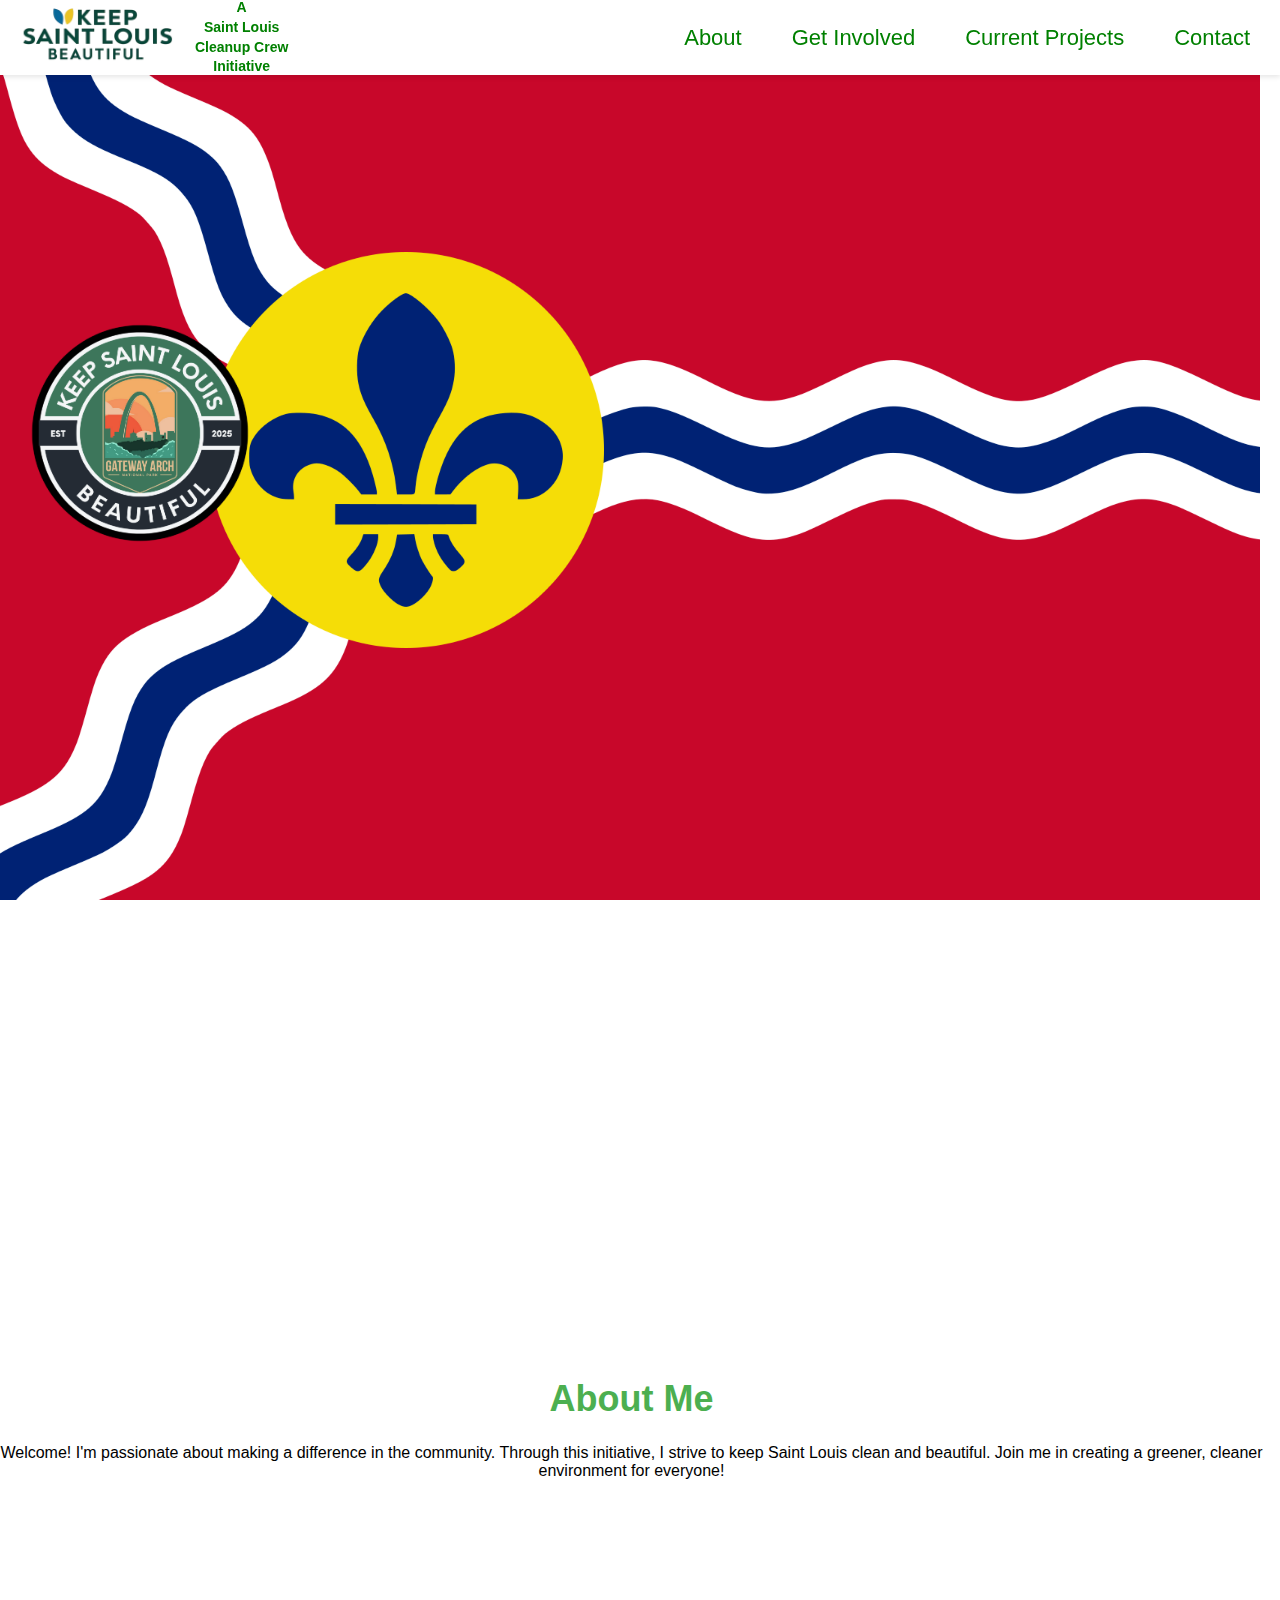
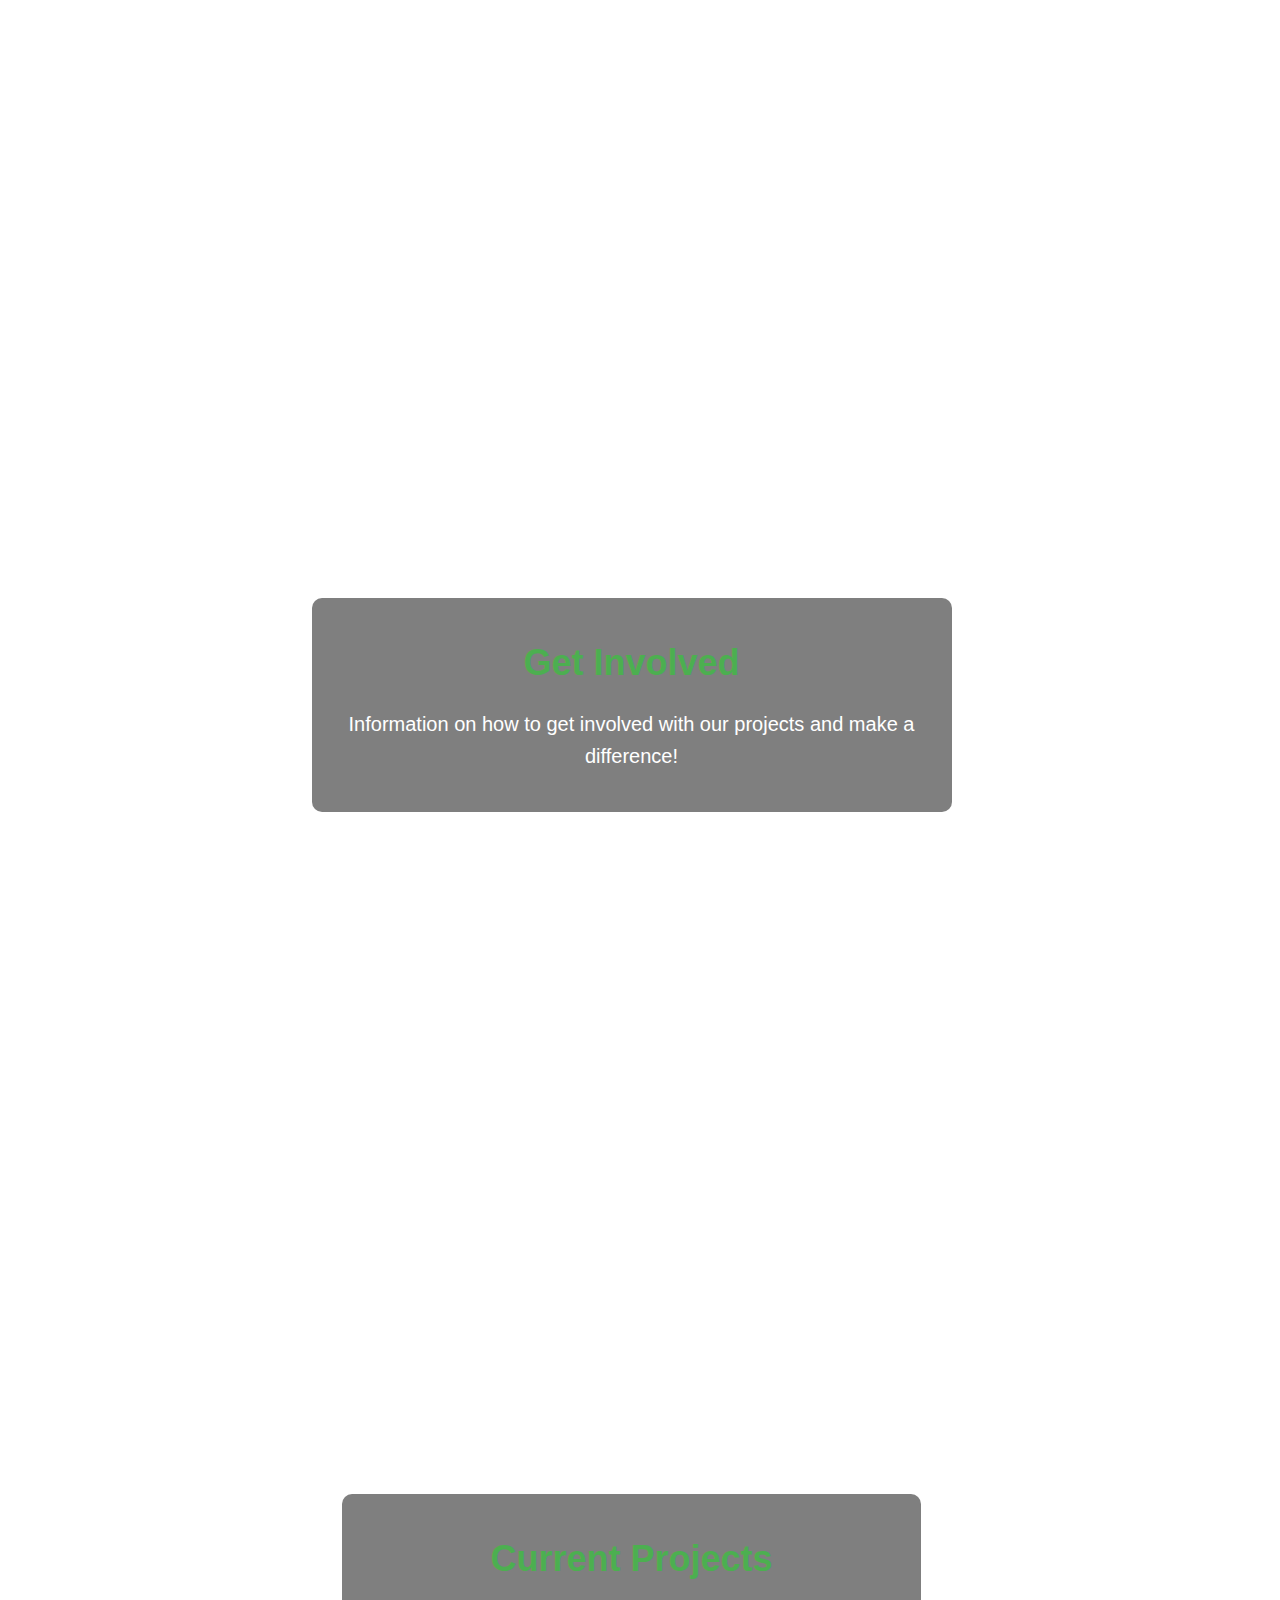
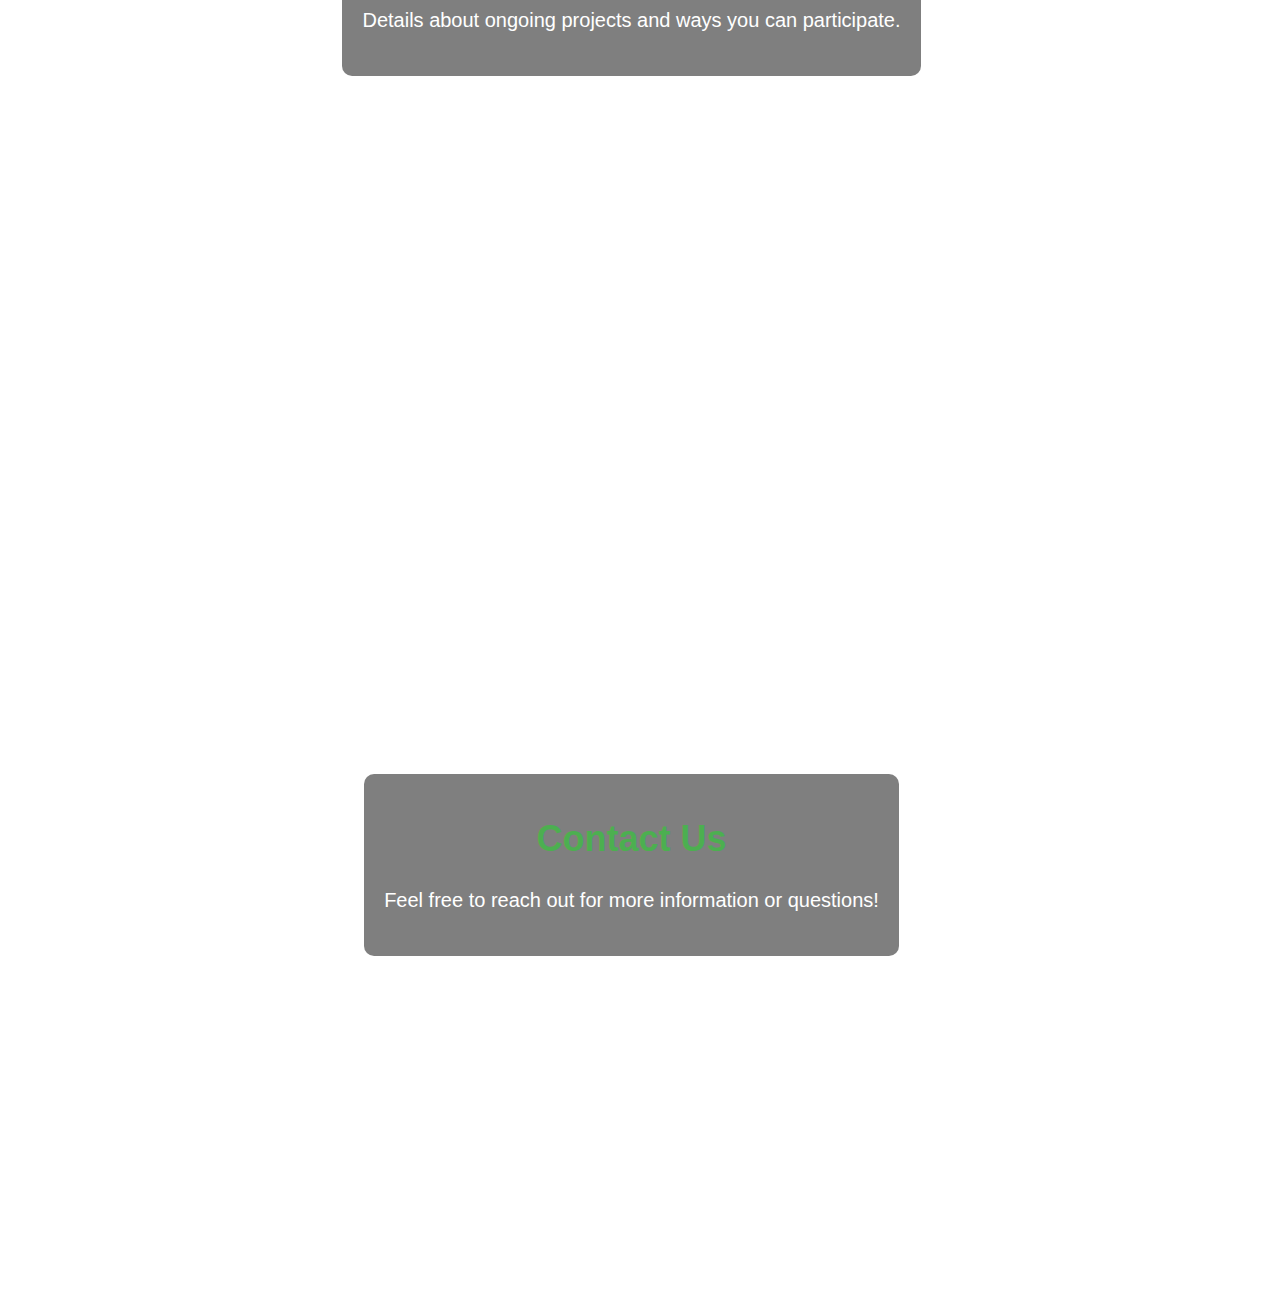
==== index.html @ fbe317bb "Initial commit with website files" ====
<!DOCTYPE html>
<html lang="en">
<head>
    <meta charset="UTF-8">
    <meta name="viewport" content="width=device-width, initial-scale=1.0">
    <title>Sticky Header Example</title>
    <link rel="stylesheet" href="styles.css">
</head>
<body>
    <header>
        <div class="logo-container">
            <div class="logo">
                <!-- Wrap the logo in an anchor tag that links to the hero section -->
                <a href="">
                    <img src="images/header_logo.png" alt="Logo" />
                </a>
            </div>
            <div class="logo-text">
                A <br>Saint Louis <br> Cleanup Crew <br> Initiative
            </div>
        </div>
        <nav>
            <ul>
                <li><a href="#about">About</a></li>
                <li><a href="#get-involved">Get Involved</a></li>
                <li><a href="#current-projects">Current Projects</a></li>
                <li><a href="#contact">Contact</a></li>
            </ul>
        </nav>
    </header>
    <section class="hero">
        <div class="hero-content">
            <img src="images/badge_logo.png" alt="Logo" class="hero-logo" />
        </div>
    </section>
    <main>
        <section id="about-me" class="about-me">
            <div class="about-content">
                <h1>About Me</h1>
                <p>
                    Welcome! I'm passionate about making a difference in the community. 
                    Through this initiative, I strive to keep Saint Louis clean and beautiful. 
                    Join me in creating a greener, cleaner environment for everyone!
                </p>
            </div>
        </section>        
        <section id="get-involved" class="get-involved">
            <div class="get-involved-content">
                <h1>Get Involved</h1>
                <p>Information on how to get involved with our projects and make a difference!</p>
            </div>
        </section>
        <section id="current-projects" class="current-projects">
            <div class="current-projects-content">
                <h1>Current Projects</h1>
                <p>Details about ongoing projects and ways you can participate.</p>
            </div>
        </section>
        <section id="contact" class="contact">
            <div class="contact-content">
                <h1>Contact Us</h1>
                <p>Feel free to reach out for more information or questions!</p>
            </div>
        </section>
    </main>
</body>
</html>
---- styles.css ----
body {
    margin: 0;
    font-family: Arial, sans-serif;
}

header {
    position: sticky;
    top: 0;
    background: white;
    color: red;
    display: flex;
    justify-content: space-between;
    align-items: center;
    padding: 5px 20px;
    z-index: 1000;
    box-shadow: 0 2px 5px rgba(0, 0, 0, 0.1);
    height: 65px;
}

.logo-container {
    display: flex;
    align-items: center;
}

.logo {
    margin-left: -100px;
}

.logo-text {
    font-size: 14px;
    font-weight: bold;
    color: rgb(0, 128, 0);
    margin-left: -75px;
    text-align: center;
    line-height: 1.4;
}

.logo img {
    width: 350px;
    height: auto;
}

nav ul {
    list-style: none;
    padding: 0;
    margin: 0;
    display: flex;
}

nav ul li {
    margin-left: 30px;
}

nav ul li a {
    color: rgb(0, 128, 0);
    text-decoration: none;
    padding: 10px;
    font-size: 22px;
    transition: color 0.3s;
}

nav ul li a:hover {
    text-decoration: underline;
    color: darkgreen;
}

.hero-content {
    max-width: 600px;
}

.hero-logo {
    width: 25vw;
    margin-left: -75vw;
    margin-top: -20vh;

}

.hero, .about-me, .get-involved, .current-projects, .contact {
    height: 100vh;
    width: calc(100vw - 17px);  /* Subtract scrollbar width */
    margin-left: -20px;
    margin-top: -40px;
    display: flex;
    align-items: center;
    justify-content: center;
    text-align: center;
    position: relative;
}

/* Background images for each section */
.hero {
    margin-top: 0;
    background: url('images/Flag.png') no-repeat center center/cover;
    background-size: cover;  /* Ensures the image always covers the element */
    background-position: center 50%;  /* Horizontally center, vertically set to 50% */
    background-attachment: fixed; /* Keeps the background fixed during scroll */
    height: 100vh; /* Full height of the viewport */
    width: 100vw; /* Full width of the viewport */
    object-fit: cover;  /* Prevents stretching if the aspect ratio changes */
}

.about-me {
    background: url('images/hero.jpg') no-repeat center center/cover;
    background-size: cover; /* Ensures the background covers the section */
    background-position: center center; /* Centers the image */
    background-attachment: fixed; /* Makes the background fixed while scrolling (optional) */
}

.get-involved {
    background: url('images/get-involved.jpg') no-repeat center center/cover;
    background-size: cover; /* Ensures the background covers the section */
    background-position: center center; /* Centers the image */
    background-attachment: fixed; /* Makes the background fixed while scrolling (optional) */
}

.current-projects {
    background: url('images/current-projects.jpg') no-repeat center center/cover;
    background-size: cover; /* Ensures the background covers the section */
    background-position: center center; /* Centers the image */
    background-attachment: fixed; /* Makes the background fixed while scrolling (optional) */
}

.contact {
    background: url('images/contact.jpg') no-repeat center center/cover;
    background-size: cover; /* Ensures the background covers the section */
    background-position: center center; /* Centers the image */
    background-attachment: fixed; /* Makes the background fixed while scrolling (optional) */
    margin-bottom: -30px;
}

/* Adjust the content box */
.get-involved-content, .current-projects-content, .contact-content {
    max-width: 600px;
    background: rgba(0, 0, 0, 0.5);
    padding: 20px;
    border-radius: 10px;
    color: white;
}

.about-me h1, .get-involved h1, .current-projects h1, .contact h1 {
    font-size: 36px;
    color: #4CAF50;
}

.get-involved p, .current-projects p, .contact p {
    font-size: 20px;
    line-height: 1.6;
}

main {
    padding: 20px;
}

section {
    margin: 20px 0;
}

h1 {
    color: #4CAF50;
}
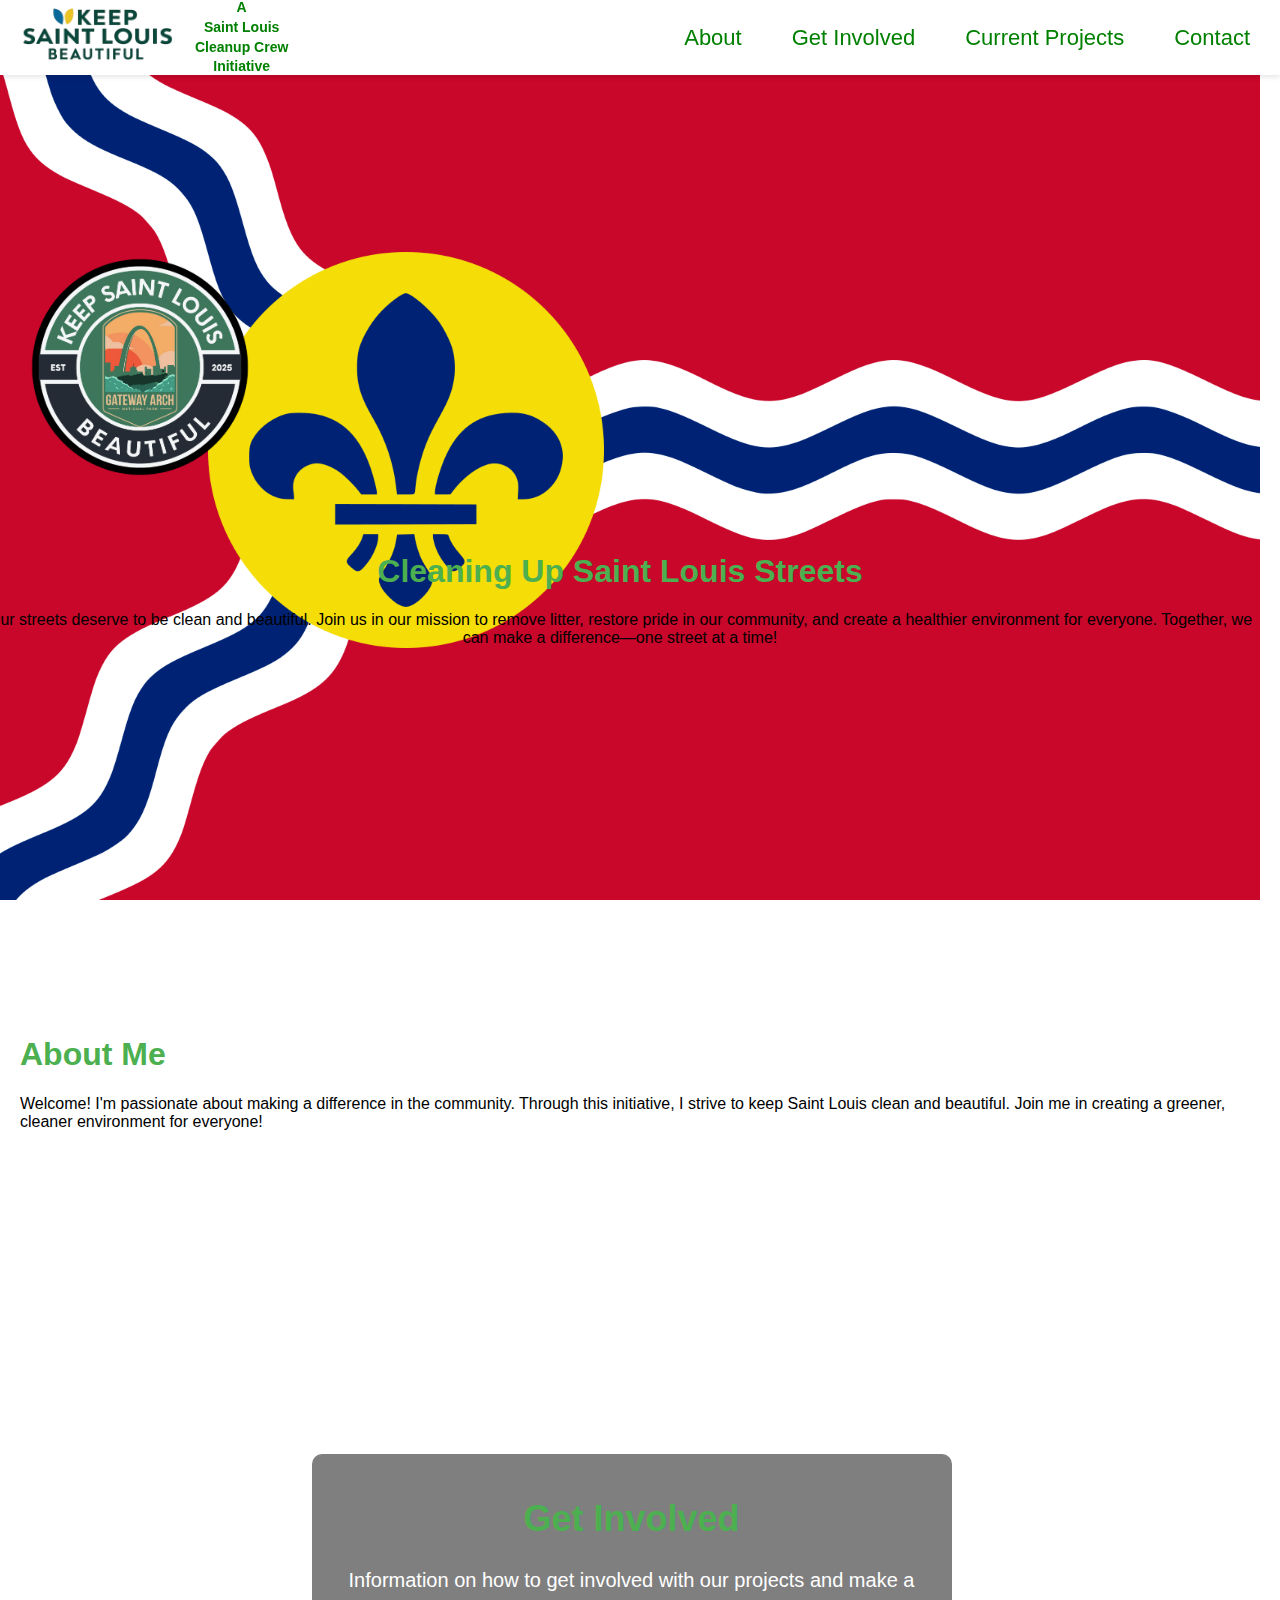
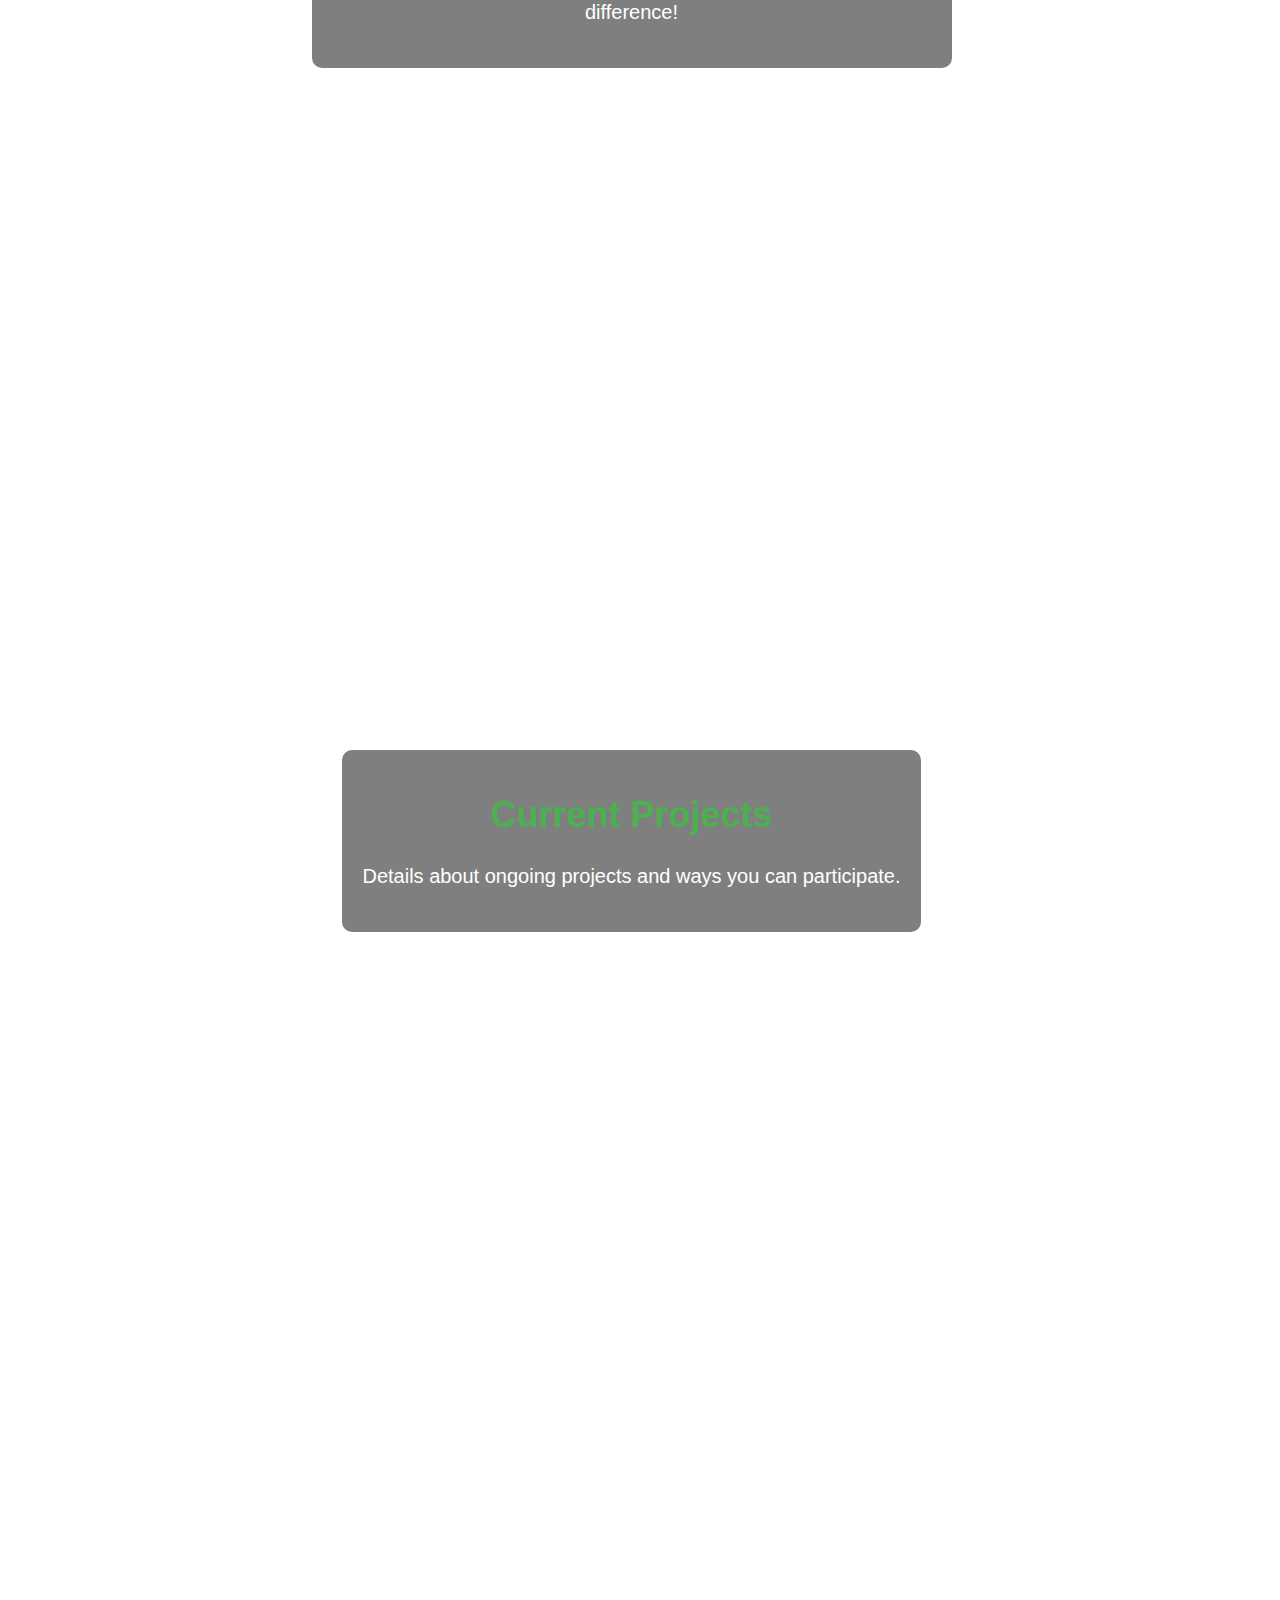
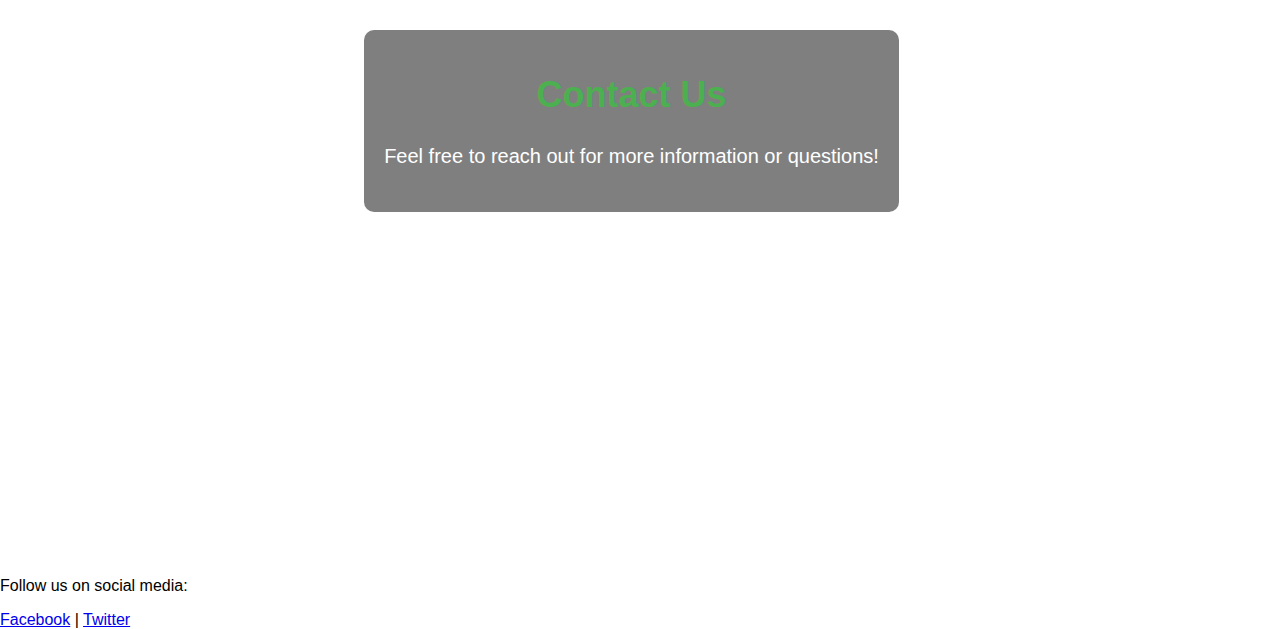
==== commit 41deb3cc: "Update index.html" ====
--- a/index.html
+++ b/index.html
@@ -3,15 +3,15 @@
 <head>
     <meta charset="UTF-8">
     <meta name="viewport" content="width=device-width, initial-scale=1.0">
-    <title>Sticky Header Example</title>
+    <title>Keep Saint Louis Beautiful</title>
+    <link rel="icon" href="images/title_logo.png" type="image/png">
     <link rel="stylesheet" href="styles.css">
 </head>
 <body>
     <header>
         <div class="logo-container">
             <div class="logo">
-                <!-- Wrap the logo in an anchor tag that links to the hero section -->
-                <a href="">
+                <a href="#hero">
                     <img src="images/header_logo.png" alt="Logo" />
                 </a>
             </div>
@@ -28,13 +28,23 @@
             </ul>
         </nav>
     </header>
-    <section class="hero">
-        <div class="hero-content">
-            <img src="images/badge_logo.png" alt="Logo" class="hero-logo" />
+
+    <section class="hero" id="hero">
+        <div class="hero-container">
+            <div class="hero-left">
+                <img src="images/badge_logo.png" alt="Logo" class="hero-logo" />
+            </div>
+            <div class="hero-right">
+                <div class="hero-text">
+                    <h1>Cleaning Up Saint Louis Streets</h1>
+                    <p>Our streets deserve to be clean and beautiful. Join us in our mission to remove litter, restore pride in our community, and create a healthier environment for everyone. Together, we can make a difference—one street at a time!</p>
+                </div>
+            </div>
         </div>
     </section>
+
     <main>
-        <section id="about-me" class="about-me">
+        <section id="about" class="about">
             <div class="about-content">
                 <h1>About Me</h1>
                 <p>
@@ -44,18 +54,21 @@
                 </p>
             </div>
         </section>        
+
         <section id="get-involved" class="get-involved">
             <div class="get-involved-content">
                 <h1>Get Involved</h1>
                 <p>Information on how to get involved with our projects and make a difference!</p>
             </div>
         </section>
+
         <section id="current-projects" class="current-projects">
             <div class="current-projects-content">
                 <h1>Current Projects</h1>
                 <p>Details about ongoing projects and ways you can participate.</p>
             </div>
         </section>
+
         <section id="contact" class="contact">
             <div class="contact-content">
                 <h1>Contact Us</h1>
@@ -63,5 +76,11 @@
             </div>
         </section>
     </main>
+
+    <footer>
+        <p>Follow us on social media:</p>
+        <a href="https://facebook.com/KeepSaintLouisBeautiful" target="_blank">Facebook</a> |
+        <a href="https://twitter.com/KeepSaintLouisBeautiful" target="_blank">Twitter</a>
+    </footer>
 </body>
 </html>
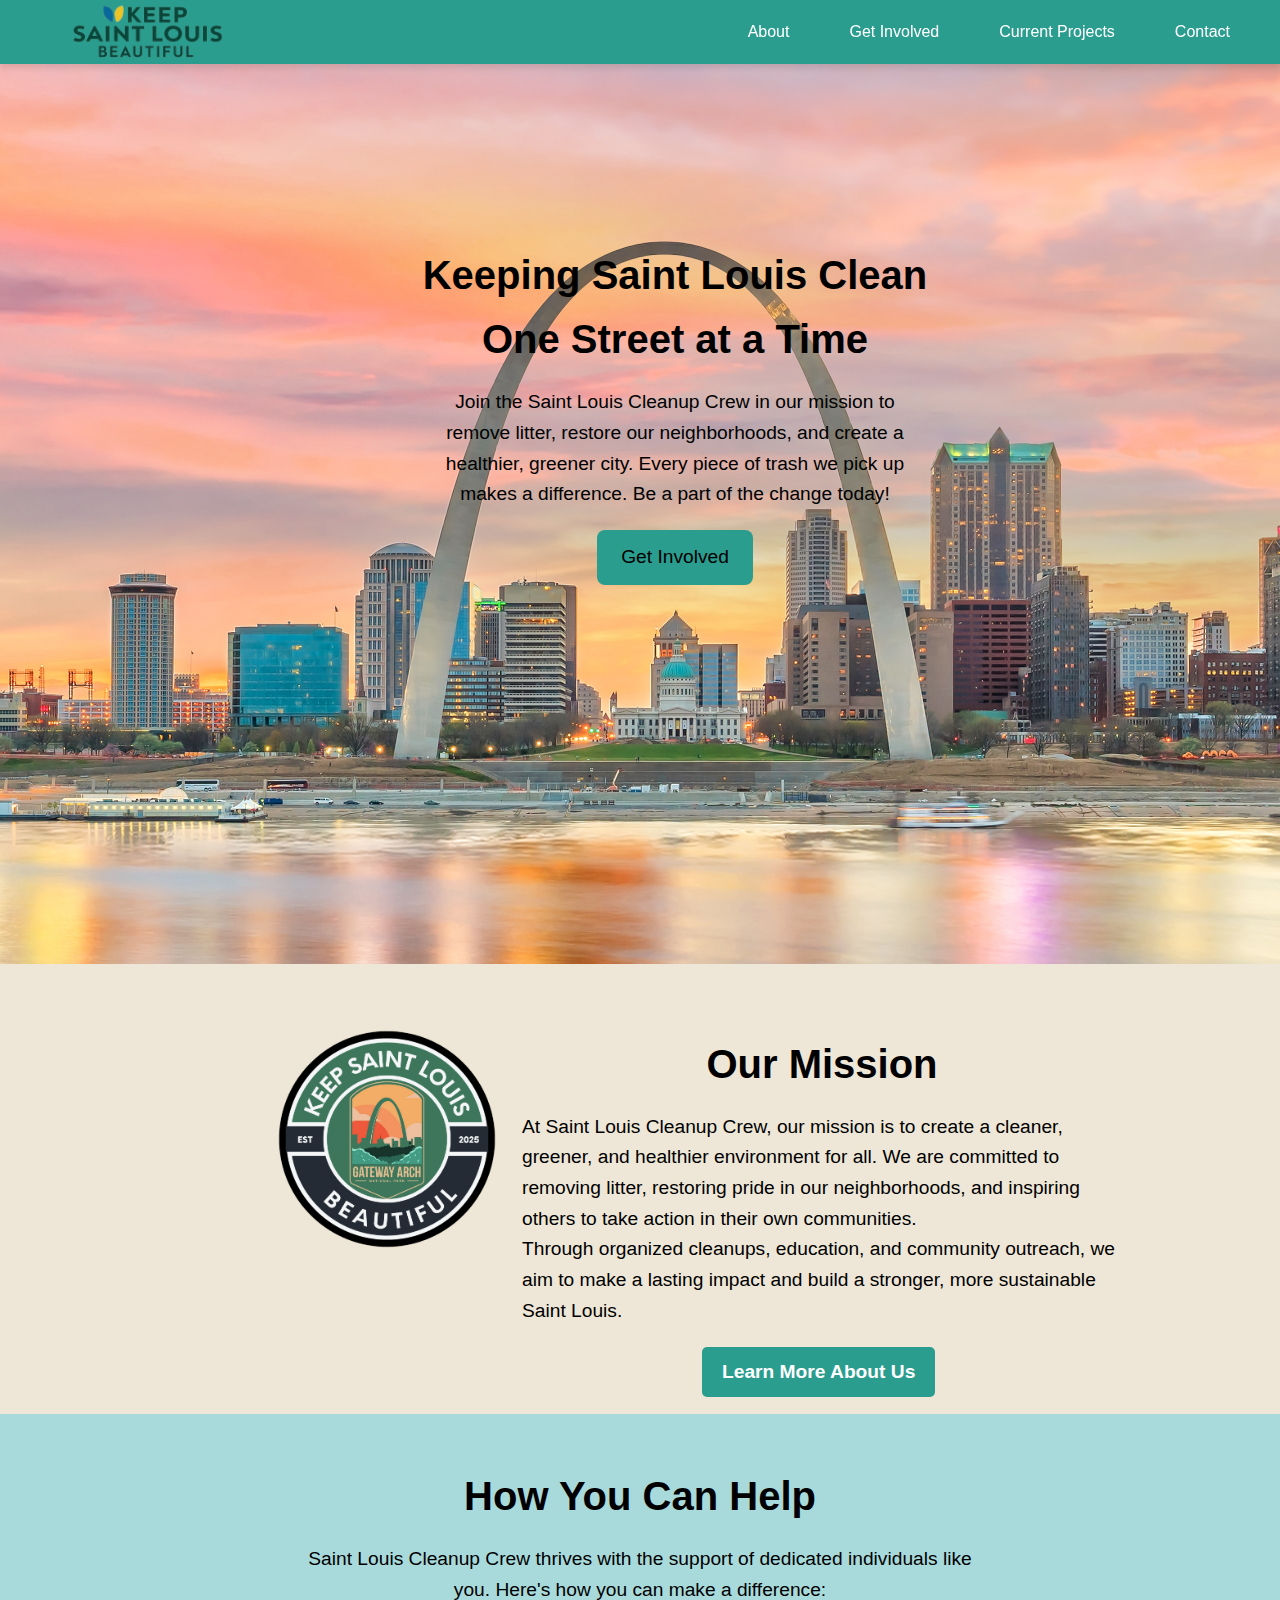
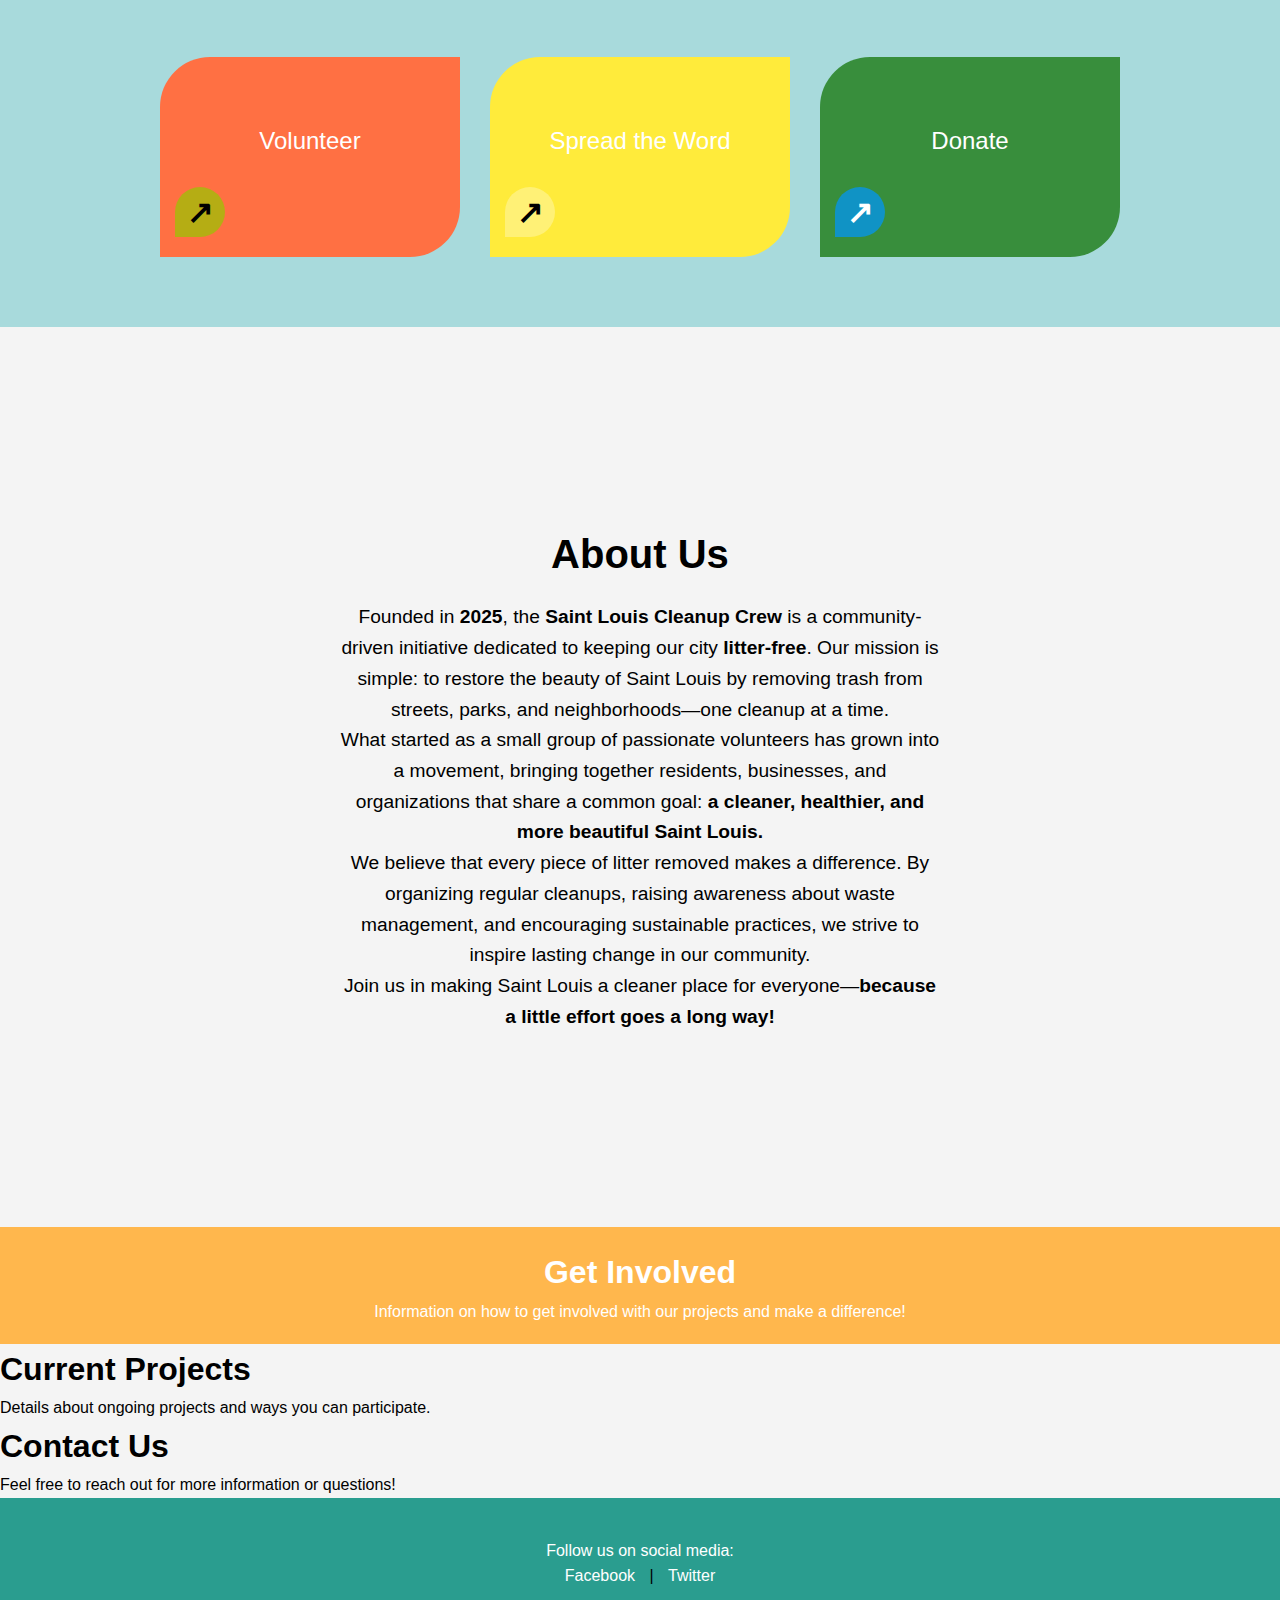
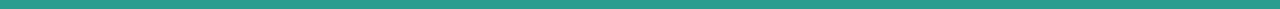
==== commit 95255e99: "updating website" ====
--- a/index.html
+++ b/index.html
@@ -15,9 +15,6 @@
                     <img src="images/header_logo.png" alt="Logo" />
                 </a>
             </div>
-            <div class="logo-text">
-                A <br>Saint Louis <br> Cleanup Crew <br> Initiative
-            </div>
         </div>
         <nav>
             <ul>
@@ -31,29 +28,81 @@
 
     <section class="hero" id="hero">
         <div class="hero-container">
-            <div class="hero-left">
-                <img src="images/badge_logo.png" alt="Logo" class="hero-logo" />
-            </div>
             <div class="hero-right">
                 <div class="hero-text">
-                    <h1>Cleaning Up Saint Louis Streets</h1>
-                    <p>Our streets deserve to be clean and beautiful. Join us in our mission to remove litter, restore pride in our community, and create a healthier environment for everyone. Together, we can make a difference—one street at a time!</p>
+                    <h1>Keeping Saint Louis Clean <br> One Street at a Time</h1>
+                    <p>Join the Saint Louis Cleanup Crew in our mission to remove litter, restore our neighborhoods, and create a healthier, greener city. Every piece of trash we pick up makes a difference. Be a part of the change today!</p>
+                    <a href="#get-involved" class="hero-btn">Get Involved</a>
                 </div>
             </div>
         </div>
     </section>
 
-    <main>
-        <section id="about" class="about">
-            <div class="about-content">
-                <h1>About Me</h1>
+    <section id="our-mission" class="our-mission">
+        <div class="mission-content">
+            <img src="images/badge_logo.png" alt="Saint Louis Cleanup Crew Logo" class="mission-logo" />
+            <div class="mission-text">
+                <h1>Our Mission</h1>
                 <p>
-                    Welcome! I'm passionate about making a difference in the community. 
-                    Through this initiative, I strive to keep Saint Louis clean and beautiful. 
-                    Join me in creating a greener, cleaner environment for everyone!
+                    At Saint Louis Cleanup Crew, our mission is to create a cleaner, greener, and healthier environment for all. 
+                    We are committed to removing litter, restoring pride in our neighborhoods, and inspiring others to take action in their own communities.
                 </p>
+                <p>
+                    Through organized cleanups, education, and community outreach, we aim to make a lasting impact and build a stronger, more sustainable Saint Louis.
+                </p>
+                <a href="#about" class="cta-button">Learn More About Us</a>
             </div>
-        </section>        
+        </div>
+    </section>
+
+    <section id="how-you-can-help" class="how-you-can-help">
+        <div class="how-help-content">
+            <h1>How You Can Help</h1>
+            <p>Saint Louis Cleanup Crew thrives with the support of dedicated individuals like you. Here's how you can make a difference:</p>
+            <!-- Cards for How You Can Help -->
+            <div class="cards">
+                <div class="card volunteer">
+                    <a href="#get-involved" class="card-link">
+                        <div class="overlay"></div>
+                        <p>Volunteer</p>
+                        <div class="arrow">&#8599;</div>
+                    </a>
+                </div>                
+                <div class="card spread-the-word">
+                    <div class="overlay"></div>
+                    <p>Spread the Word</p>
+                    <div class="arrow">&#8599;</div>
+                </div>
+                <div class="card donate">
+                    <div class="overlay"></div>
+                    <p>Donate</p>
+                    <div class="arrow">&#8599;</div>
+                </div>
+            </div>
+        </div>
+    </section>
+
+
+    <section id="about" class="about">
+        <div class="about-content">
+            <h1>About Us</h1>
+            <p>
+                Founded in <strong>2025</strong>, the <strong>Saint Louis Cleanup Crew</strong> is a community-driven initiative dedicated to keeping our city <strong>litter-free</strong>. 
+                Our mission is simple: to restore the beauty of Saint Louis by removing trash from streets, parks, and neighborhoods—one cleanup at a time.
+            </p>
+            <p>
+                What started as a small group of passionate volunteers has grown into a movement, bringing together residents, businesses, and organizations that share a common goal: 
+                <strong>a cleaner, healthier, and more beautiful Saint Louis.</strong>
+            </p>
+            <p>
+                We believe that every piece of litter removed makes a difference. By organizing regular cleanups, raising awareness about waste management, and encouraging sustainable practices, 
+                we strive to inspire lasting change in our community.
+            </p>
+            <p>
+                Join us in making Saint Louis a cleaner place for everyone—<strong>because a little effort goes a long way!</strong>
+            </p>
+        </div>
+    </section>        
 
         <section id="get-involved" class="get-involved">
             <div class="get-involved-content">
--- a/styles.css
+++ b/styles.css
@@ -1,160 +1,392 @@
+/* General Styles */
+* {
+    margin: 0;
+    padding: 0;
+    box-sizing: border-box;
+}
+
 body {
-    margin: 0;
     font-family: Arial, sans-serif;
-}
-
+    line-height: 1.6;
+    background-color: #f4f4f4;
+    overflow-x: hidden; /* To prevent horizontal scrolling if sections overflow */
+}
+
+/* Header Styles */
 header {
-    position: sticky;
+    position: sticky; /* Makes the header sticky */
+    top: 0; /* Ensures the header stays at the top of the viewport */
+    display: flex;
+    justify-content: space-between;
+    align-items: center;
+    background-color: #2a9d8f;
+    padding: 20px;
+    z-index: 1000; /* Ensures the header stays on top of other elements */
+    width: 100%; /* Ensures the header takes the full width of the viewport */
+    box-shadow: 0 4px 6px rgba(0, 0, 0, 0.1); /* Optional: Adds a shadow under the sticky header for better visibility */
+    height: 4rem;
+}
+
+.logo-container {
+    display: flex;
+    align-items: center;
+}
+
+.logo img {
+    width: 21.875rem;
+    margin-left: -50px;
+    margin-top: 0.625rem;
+}
+
+nav ul {
+    display: flex;
+    list-style-type: none;
+}
+
+nav li {
+    margin: 0 15px;
+    padding: 15px;
+}
+
+nav a {
+    color: white;
+    text-decoration: none;
+    font-size: 1rem;
+}
+
+nav a:hover {
+    text-decoration: underline;
+}
+
+/* Hero Section Styles */
+.hero {
+    display: flex;
+    justify-content: center; /* Centers content horizontally */
+    align-items: center; /* Centers content vertically */
+    text-align: center;
+    padding: 50px;
+    background: url('images/hero.jpeg') no-repeat center center;
+    background-size: cover;
+    color: white;
+    height: 100vh;
+    width: 100%;
+}
+
+.hero-container {
+    display: flex;
+    flex-direction: column;
+    align-items: center;
+    justify-content: center;
+    width: 100%;
+    height: 100vh;
+}
+
+.hero-text {
+    max-width: 600px;
+    margin-top: -200px;
+    margin-left: 70px;
+}
+
+.hero-text h1 {
+    font-size: 2.5rem;
+    margin-bottom: 1rem;
+    color: black;
+}
+
+.hero-text p {
+    font-size: 1.2rem;
+    max-width: 500px;
+    margin: 0 auto;
+    color: black;
+}
+
+/* Hero Button */
+.hero-btn {
+    display: inline-block;
+    margin-top: 20px;
+    padding: 12px 24px;
+    background-color: #2a9d8f;
+    color: black;
+    font-size: 1.2rem;
+    text-decoration: none;
+    border-radius: 8px;
+    transition: background 0.3s;
+}
+
+.hero-btn:hover {
+    background-color: #e69a36;
+}
+
+/* Our Mission Section Styling */
+.our-mission {
+    position: relative;
+    display: flex;
+    justify-content: center; /* Centers content horizontally */
+    align-items: center; /* Centers content vertically */
+    text-align: center;
+    padding: 50px;
+    background-color: #EEE7D7; /* Warm orange */
+    height: 50vh; /* Full viewport height */
+    width: 100%;
+}
+
+.mission-content {
+    position: relative;
+    width: 100%;
+    height: 100%;
+}
+
+.mission-logo {
+    position: absolute; /* Allows the logo to be freely moved */
+    top: -10%; /* Adjust this value to position the logo vertically */
+    left: 15%; /* Adjust this value to position the logo horizontally */
+    width: 25vw; /* Adjust the width of the logo */
+    height: auto;
+}
+
+.mission-text {
+    position: absolute; /* Allows text to be freely moved */
+    top: 5%; /* Adjust this value to position the text vertically */
+    left: 40%; /* Adjust this value to position the text horizontally */
+    max-width: 600px;
+    text-align: left; /* Left align the text */
+}
+
+.mission-text h1 {
+    font-size: 2.5rem;
+    margin-bottom: 1rem;
+    text-align: center;
+}
+
+.mission-text p {
+    font-size: 1.2rem;
+    line-height: 1.6;
+}
+
+/* Mission Button */
+.cta-button {
+    display: inline-block;
+    margin-top: 20px;
+    padding: 10px 20px;
+    font-size: 1.2rem;
+    font-weight: bold;
+    background-color: #2a9d8f; /* Choose a color that stands out */
+    color: white;
+    text-decoration: none;
+    border-radius: 5px;
+    transition: background-color 0.3s ease;
+    margin-left: 30%;
+}
+
+.cta-button:hover {
+    background-color: #1e7f6a; /* Darker shade for hover effect */
+}
+
+/* How You Can Help Section */
+.how-you-can-help {
+    padding: 50px;
+    background-color: #A8DADC; /* Light green */
+    text-align: center;
+}
+
+.how-help-content h1 {
+    font-size: 2.5rem;
+    margin-bottom: 1rem;
+}
+
+.how-help-content p {
+    font-size: 1.2rem;
+    max-width: 700px;
+    margin: 0 auto 2rem; /* Centers text and adds spacing */
+    line-height: 1.6;
+}
+
+/* Cards Container */
+.cards {
+    display: flex;
+    flex-wrap: wrap;
+    justify-content: center; /* Center cards instead of spacing them out */
+    gap: 30px;
+    padding-top: 20px;
+    padding-bottom: 20px;
+}
+
+.card {
+    position: relative;
+    width: 300px;
+    height: 200px;
+    background-color: #FF7043; /* Volunteer card color */
+    overflow: hidden;
+    color: white;
+    text-align: center;
+    display: flex;
+    justify-content: center;
+    align-items: center;
+    cursor: pointer;
+    transition: transform 0.3s ease, background-color 0.3s ease;
+}
+
+.card:hover {
+    transform: scale(1.05);
+    background-color: #E68930; /* Darker shade for hover */
+}
+
+.card-link {
+    display: flex;
+    justify-content: center;
+    align-items: center;
+    width: 100%;
+    height: 100%;
+    text-decoration: none;
+    color: inherit;
+}
+
+/* Overlay Styles */
+.card .overlay {
+    position: absolute;
     top: 0;
-    background: white;
-    color: red;
-    display: flex;
-    justify-content: space-between;
-    align-items: center;
-    padding: 5px 20px;
-    z-index: 1000;
-    box-shadow: 0 2px 5px rgba(0, 0, 0, 0.1);
-    height: 65px;
-}
-
-.logo-container {
-    display: flex;
-    align-items: center;
-}
-
-.logo {
-    margin-left: -100px;
-}
-
-.logo-text {
-    font-size: 14px;
+    left: 0;
+    width: 100%;
+    height: 100%;
+    background: rgba(0, 0, 0, 0.5); /* Dark overlay */
+    transition: opacity 0.3s ease;
+    opacity: 0;
+}
+
+.card:hover .overlay {
+    opacity: 1;
+}
+
+/* Text and Arrow */
+.card .card-content {
+    display: flex;
+    justify-content: center;
+    align-items: center;
+    flex-direction: column;
+    height: 100%;
+    text-align: center;
+}
+
+.card p {
+    font-size: 1.5rem;
+    position: relative;
+    z-index: 1;
+}
+
+.card .arrow {
+    font-size: 2rem;
+    position: absolute;
+    bottom: 20px;
+    z-index: 1;
+}
+
+/* Specific Card Colors */
+.card.volunteer {
+    background-color: #FF7043; /* Volunteer button color */
+    border-radius: 50px 0 50px 0; /* Top-left straight, others rounded */
+}
+
+.card.spread-the-word {
+    background-color: #FFEB3B; /* Spread the Word button color */
+    border-radius: 50px 0 50px 0; /* Top-left straight, others rounded */
+}
+
+.card.donate {
+    background-color: #388E3C; /* Donate button color */
+    border-radius: 50px 0 50px 0; /* Top-left straight, others rounded */
+}
+
+/* Arrow Icon Styles */
+.arrow {
+    position: absolute;
+    bottom: 15px;
+    left: 15px;
+    width: 50px;
+    height: 50px;
+    display: flex;
+    align-items: center;
+    justify-content: center;
+    font-size: 24px;
     font-weight: bold;
-    color: rgb(0, 128, 0);
-    margin-left: -75px;
-    text-align: center;
-    line-height: 1.4;
-}
-
-.logo img {
-    width: 350px;
-    height: auto;
-}
-
-nav ul {
-    list-style: none;
-    padding: 0;
-    margin: 0;
-    display: flex;
-}
-
-nav ul li {
-    margin-left: 30px;
-}
-
-nav ul li a {
-    color: rgb(0, 128, 0);
-    text-decoration: none;
-    padding: 10px;
-    font-size: 22px;
-    transition: color 0.3s;
-}
-
-nav ul li a:hover {
+    border-radius: 50px 50px 50px 0;
+    background: rgba(255, 255, 255, 0.3); /* Semi-transparent */
+    color: black;
+    transition: background 0.3s ease-in-out;
+}
+
+/* Different Colors for Each Section */
+.educate .arrow {
+    background: rgba(0, 100, 0, 0.7); /* Dark green */
+    color: white;
+}
+
+.volunteer .arrow {
+    background: rgba(150, 200, 0, 0.7); /* Light yellow-green */
+    color: black;
+}
+
+.donate .arrow {
+    background: rgba(0, 150, 255, 0.7); /* Blue */
+    color: white;
+}
+
+
+/* About Section Styling */
+.about {
+    position: relative; /* Allows absolute positioning of child elements */
+    display: flex;
+    justify-content: center; /* Centers content horizontally */
+    align-items: center; /* Centers content vertically */
+    text-align: center;
+    padding: 50px;
+    background: url(images/about.jpg) no-repeat center center;
+    background-size: cover;
+    background-attachment: fixed; /* Keeps the background fixed while scrolling */
+    height: 100vh; /* Full viewport height */
+    width: 100%;
+}
+
+.about-content {
+    position: relative;
+    max-width: 800px; /* Limits text width for readability */
+}
+
+.about-content h1 {
+    font-size: 2.5rem;
+    margin-bottom: 1rem;
+}
+
+.about-content p {
+    font-size: 1.2rem;
+    max-width: 600px;
+    margin: 0 auto; /* Centers text block */
+}
+
+.get-involved {
+    background-color: #FFB74D;
+    color: white;
+    padding: 20px;
+    text-align: center;
+}
+
+/* Footer Section Styling */
+footer {
+    background-color: #2a9d8f;
+    padding: 20px;
+    text-align: center;
+}
+
+footer a {
+    color: white;
+    text-decoration: none;
+    margin: 0 10px;
+}
+
+footer a:hover {
     text-decoration: underline;
-    color: darkgreen;
-}
-
-.hero-content {
-    max-width: 600px;
-}
-
-.hero-logo {
-    width: 25vw;
-    margin-left: -75vw;
-    margin-top: -20vh;
-
-}
-
-.hero, .about-me, .get-involved, .current-projects, .contact {
-    height: 100vh;
-    width: calc(100vw - 17px);  /* Subtract scrollbar width */
-    margin-left: -20px;
-    margin-top: -40px;
-    display: flex;
-    align-items: center;
-    justify-content: center;
-    text-align: center;
-    position: relative;
-}
-
-/* Background images for each section */
-.hero {
-    margin-top: 0;
-    background: url('images/Flag.png') no-repeat center center/cover;
-    background-size: cover;  /* Ensures the image always covers the element */
-    background-position: center 50%;  /* Horizontally center, vertically set to 50% */
-    background-attachment: fixed; /* Keeps the background fixed during scroll */
-    height: 100vh; /* Full height of the viewport */
-    width: 100vw; /* Full width of the viewport */
-    object-fit: cover;  /* Prevents stretching if the aspect ratio changes */
-}
-
-.about-me {
-    background: url('images/hero.jpg') no-repeat center center/cover;
-    background-size: cover; /* Ensures the background covers the section */
-    background-position: center center; /* Centers the image */
-    background-attachment: fixed; /* Makes the background fixed while scrolling (optional) */
-}
-
-.get-involved {
-    background: url('images/get-involved.jpg') no-repeat center center/cover;
-    background-size: cover; /* Ensures the background covers the section */
-    background-position: center center; /* Centers the image */
-    background-attachment: fixed; /* Makes the background fixed while scrolling (optional) */
-}
-
-.current-projects {
-    background: url('images/current-projects.jpg') no-repeat center center/cover;
-    background-size: cover; /* Ensures the background covers the section */
-    background-position: center center; /* Centers the image */
-    background-attachment: fixed; /* Makes the background fixed while scrolling (optional) */
-}
-
-.contact {
-    background: url('images/contact.jpg') no-repeat center center/cover;
-    background-size: cover; /* Ensures the background covers the section */
-    background-position: center center; /* Centers the image */
-    background-attachment: fixed; /* Makes the background fixed while scrolling (optional) */
-    margin-bottom: -30px;
-}
-
-/* Adjust the content box */
-.get-involved-content, .current-projects-content, .contact-content {
-    max-width: 600px;
-    background: rgba(0, 0, 0, 0.5);
-    padding: 20px;
-    border-radius: 10px;
-    color: white;
-}
-
-.about-me h1, .get-involved h1, .current-projects h1, .contact h1 {
-    font-size: 36px;
-    color: #4CAF50;
-}
-
-.get-involved p, .current-projects p, .contact p {
-    font-size: 20px;
-    line-height: 1.6;
-}
-
-main {
-    padding: 20px;
-}
-
-section {
-    margin: 20px 0;
-}
-
-h1 {
-    color: #4CAF50;
-}
+}
+
+footer p {
+    color: white;
+    margin-top: 20px;
+}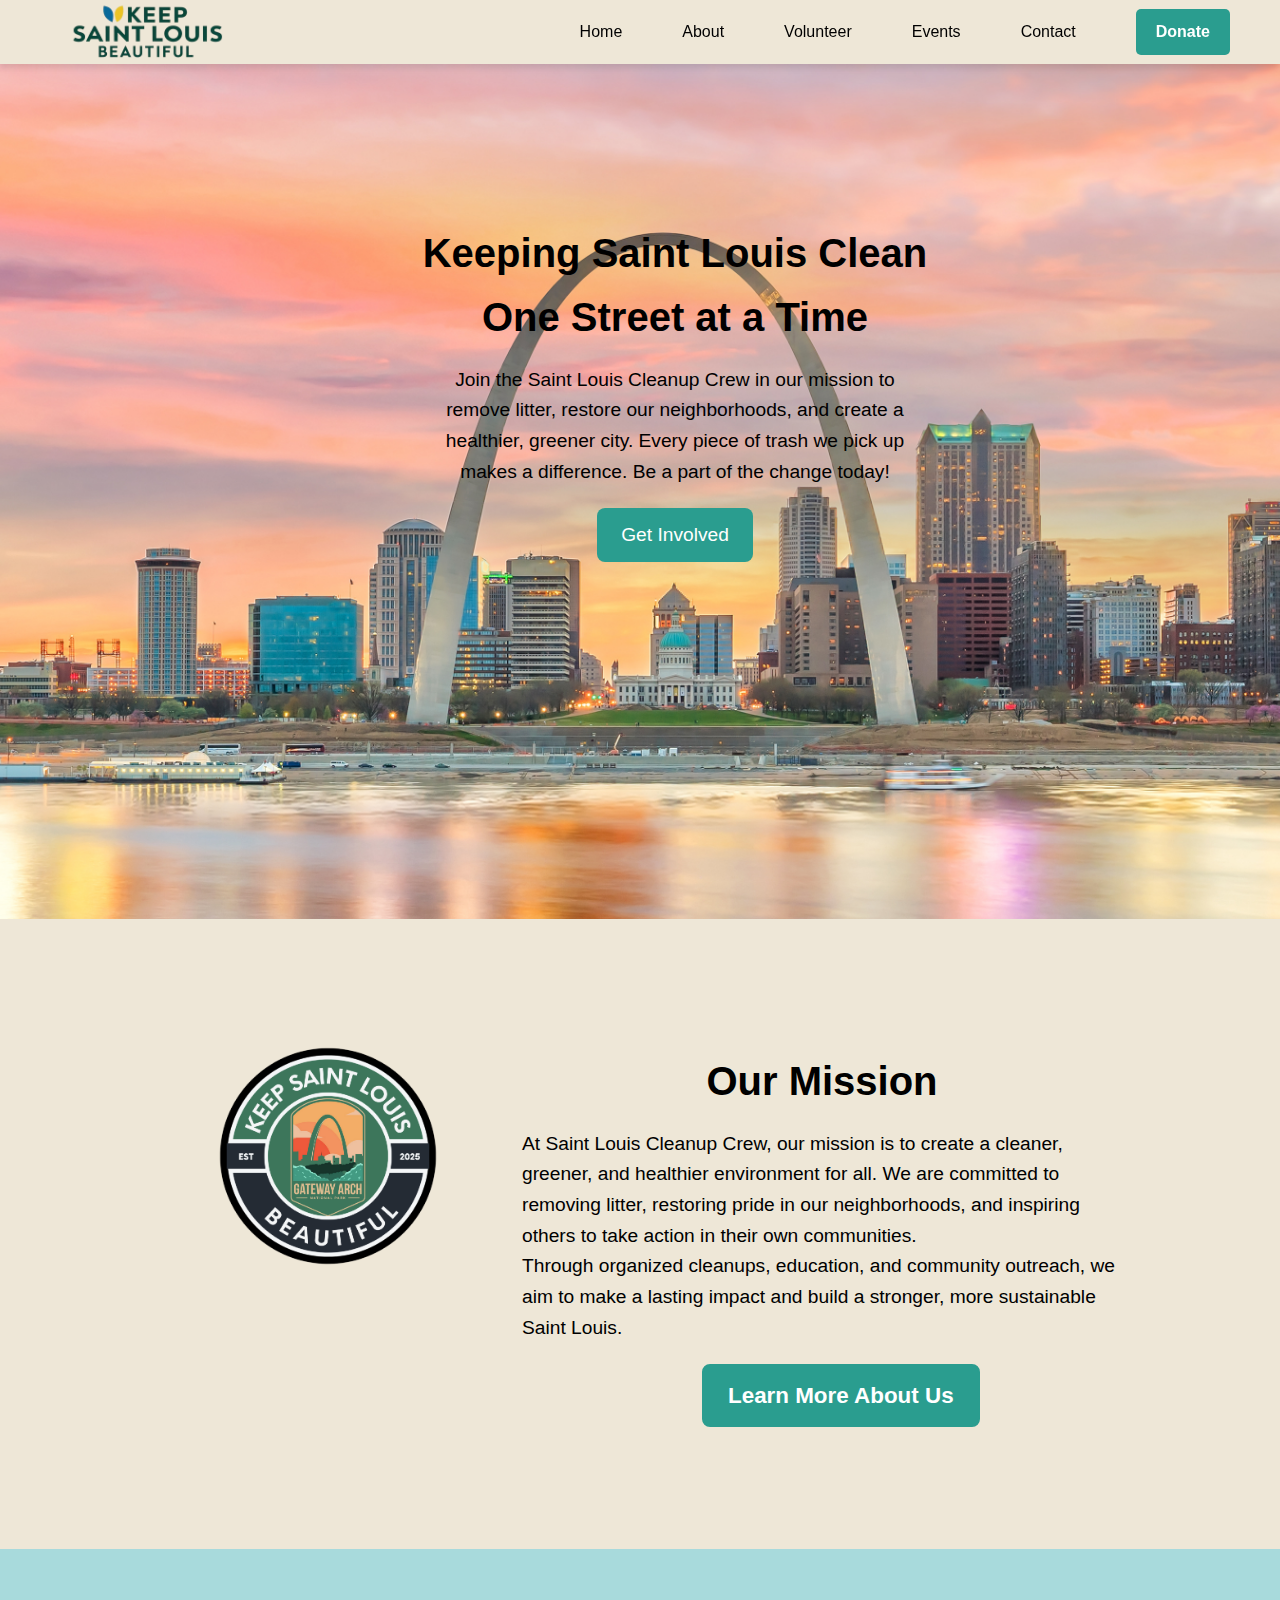
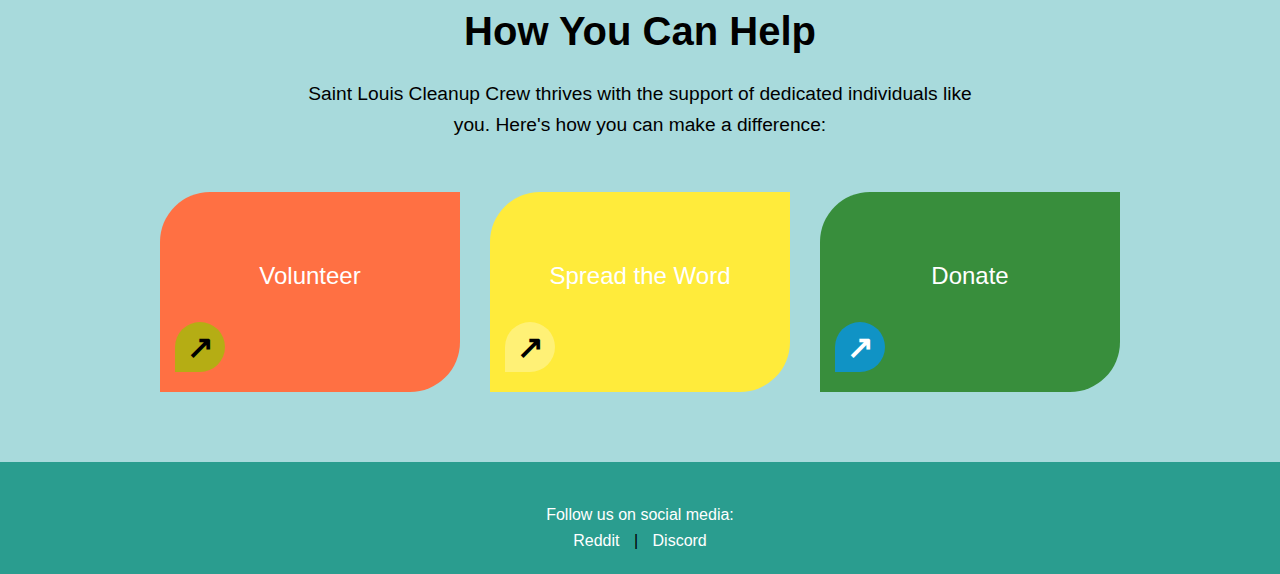
==== commit 5f10df01: "Updates" ====
--- a/index.html
+++ b/index.html
@@ -11,17 +11,19 @@
     <header>
         <div class="logo-container">
             <div class="logo">
-                <a href="#hero">
+                <a href="index.html"> <!-- Link to homepage -->
                     <img src="images/header_logo.png" alt="Logo" />
                 </a>
             </div>
         </div>
         <nav>
             <ul>
-                <li><a href="#about">About</a></li>
-                <li><a href="#get-involved">Get Involved</a></li>
-                <li><a href="#current-projects">Current Projects</a></li>
-                <li><a href="#contact">Contact</a></li>
+                <li><a href="index.html">Home</a></li>
+                <li><a href="about.html">About</a></li>
+                <li><a href="volunteer.html">Volunteer</a></li>
+                <li><a href="Events.html">Events</a></li>
+                <li><a href="contact.html">Contact</a></li>
+                <li><a href="donate.html" class="donate-btn">Donate</a></li>
             </ul>
         </nav>
     </header>
@@ -32,7 +34,7 @@
                 <div class="hero-text">
                     <h1>Keeping Saint Louis Clean <br> One Street at a Time</h1>
                     <p>Join the Saint Louis Cleanup Crew in our mission to remove litter, restore our neighborhoods, and create a healthier, greener city. Every piece of trash we pick up makes a difference. Be a part of the change today!</p>
-                    <a href="#get-involved" class="hero-btn">Get Involved</a>
+                    <a href="volunteer.html" class="hero-btn">Get Involved</a>
                 </div>
             </div>
         </div>
@@ -50,7 +52,7 @@
                 <p>
                     Through organized cleanups, education, and community outreach, we aim to make a lasting impact and build a stronger, more sustainable Saint Louis.
                 </p>
-                <a href="#about" class="cta-button">Learn More About Us</a>
+                <a href="about.html" class="cta-button">Learn More About Us</a>
             </div>
         </div>
     </section>
@@ -59,10 +61,9 @@
         <div class="how-help-content">
             <h1>How You Can Help</h1>
             <p>Saint Louis Cleanup Crew thrives with the support of dedicated individuals like you. Here's how you can make a difference:</p>
-            <!-- Cards for How You Can Help -->
             <div class="cards">
                 <div class="card volunteer">
-                    <a href="#get-involved" class="card-link">
+                    <a href="volunteer.html" class="card-link">
                         <div class="overlay"></div>
                         <p>Volunteer</p>
                         <div class="arrow">&#8599;</div>
@@ -82,54 +83,10 @@
         </div>
     </section>
 
-
-    <section id="about" class="about">
-        <div class="about-content">
-            <h1>About Us</h1>
-            <p>
-                Founded in <strong>2025</strong>, the <strong>Saint Louis Cleanup Crew</strong> is a community-driven initiative dedicated to keeping our city <strong>litter-free</strong>. 
-                Our mission is simple: to restore the beauty of Saint Louis by removing trash from streets, parks, and neighborhoods—one cleanup at a time.
-            </p>
-            <p>
-                What started as a small group of passionate volunteers has grown into a movement, bringing together residents, businesses, and organizations that share a common goal: 
-                <strong>a cleaner, healthier, and more beautiful Saint Louis.</strong>
-            </p>
-            <p>
-                We believe that every piece of litter removed makes a difference. By organizing regular cleanups, raising awareness about waste management, and encouraging sustainable practices, 
-                we strive to inspire lasting change in our community.
-            </p>
-            <p>
-                Join us in making Saint Louis a cleaner place for everyone—<strong>because a little effort goes a long way!</strong>
-            </p>
-        </div>
-    </section>        
-
-        <section id="get-involved" class="get-involved">
-            <div class="get-involved-content">
-                <h1>Get Involved</h1>
-                <p>Information on how to get involved with our projects and make a difference!</p>
-            </div>
-        </section>
-
-        <section id="current-projects" class="current-projects">
-            <div class="current-projects-content">
-                <h1>Current Projects</h1>
-                <p>Details about ongoing projects and ways you can participate.</p>
-            </div>
-        </section>
-
-        <section id="contact" class="contact">
-            <div class="contact-content">
-                <h1>Contact Us</h1>
-                <p>Feel free to reach out for more information or questions!</p>
-            </div>
-        </section>
-    </main>
-
     <footer>
         <p>Follow us on social media:</p>
-        <a href="https://facebook.com/KeepSaintLouisBeautiful" target="_blank">Facebook</a> |
-        <a href="https://twitter.com/KeepSaintLouisBeautiful" target="_blank">Twitter</a>
+        <a href="https://www.reddit.com/r/StLouisCleanupCrew/" target="_blank">Reddit</a> |
+        <a href="https://discord.gg/vTdXExp7Z8 " target="_blank">Discord</a>
     </footer>
 </body>
 </html>
--- a/styles.css
+++ b/styles.css
@@ -19,7 +19,7 @@
     display: flex;
     justify-content: space-between;
     align-items: center;
-    background-color: #2a9d8f;
+    background-color: #EEE7D7;
     padding: 20px;
     z-index: 1000; /* Ensures the header stays on top of other elements */
     width: 100%; /* Ensures the header takes the full width of the viewport */
@@ -41,6 +41,7 @@
 nav ul {
     display: flex;
     list-style-type: none;
+    align-items: center; /* Vertically center nav items */
 }
 
 nav li {
@@ -49,7 +50,7 @@
 }
 
 nav a {
-    color: white;
+    color: rgb(0, 0, 0);
     text-decoration: none;
     font-size: 1rem;
 }
@@ -58,6 +59,23 @@
     text-decoration: underline;
 }
 
+/* Donate Button in Header */
+nav .donate-btn {
+    background-color: #2a9d8f; /* Color to stand out */
+    color: white;
+    padding: 10px 20px;
+    font-size: 1rem;
+    font-weight: bold;
+    text-decoration: none;
+    border-radius: 50px;
+    display: inline-block;
+    transition: background-color 0.3s;
+}
+
+nav .donate-btn:hover {
+    background-color: #e68930; /* Darker shade on hover */
+}
+
 /* Hero Section Styles */
 .hero {
     display: flex;
@@ -65,10 +83,10 @@
     align-items: center; /* Centers content vertically */
     text-align: center;
     padding: 50px;
-    background: url('images/hero.jpeg') no-repeat center center;
+    background: url('images/hero.jpeg') no-repeat center bottom;
     background-size: cover;
     color: white;
-    height: 100vh;
+    height: 95vh;
     width: 100%;
 }
 
@@ -106,7 +124,7 @@
     margin-top: 20px;
     padding: 12px 24px;
     background-color: #2a9d8f;
-    color: black;
+    color: rgb(255, 255, 255);
     font-size: 1.2rem;
     text-decoration: none;
     border-radius: 8px;
@@ -114,7 +132,7 @@
 }
 
 .hero-btn:hover {
-    background-color: #e69a36;
+    background-color: #1e7f6a;
 }
 
 /* Our Mission Section Styling */
@@ -126,7 +144,7 @@
     text-align: center;
     padding: 50px;
     background-color: #EEE7D7; /* Warm orange */
-    height: 50vh; /* Full viewport height */
+    height: 70vh; /* Full viewport height */
     width: 100%;
 }
 
@@ -138,15 +156,15 @@
 
 .mission-logo {
     position: absolute; /* Allows the logo to be freely moved */
-    top: -10%; /* Adjust this value to position the logo vertically */
-    left: 15%; /* Adjust this value to position the logo horizontally */
+    top: 5%; /* Adjust this value to position the logo vertically */
+    left: 10%; /* Adjust this value to position the logo horizontally */
     width: 25vw; /* Adjust the width of the logo */
     height: auto;
 }
 
 .mission-text {
     position: absolute; /* Allows text to be freely moved */
-    top: 5%; /* Adjust this value to position the text vertically */
+    top: 15%; /* Adjust this value to position the text vertically */
     left: 40%; /* Adjust this value to position the text horizontally */
     max-width: 600px;
     text-align: left; /* Left align the text */
@@ -331,43 +349,277 @@
 }
 
 
-/* About Section Styling */
+/* About Us Section */
 .about {
-    position: relative; /* Allows absolute positioning of child elements */
-    display: flex;
-    justify-content: center; /* Centers content horizontally */
-    align-items: center; /* Centers content vertically */
+    position: relative;
+    display: flex;
+    justify-content: center;
+    align-items: center;
     text-align: center;
     padding: 50px;
-    background: url(images/about.jpg) no-repeat center center;
+    background: url(images/about.jpeg) no-repeat center center;
     background-size: cover;
-    background-attachment: fixed; /* Keeps the background fixed while scrolling */
-    height: 100vh; /* Full viewport height */
-    width: 100%;
-}
-
+    background-attachment: fixed;
+    height: 81.8vh;
+    width: 100%;
+    color: white;
+    box-shadow: inset 0 0 30px rgba(0, 0, 0, 0.5); /* Adds subtle dark overlay for contrast */
+}
+
+/* Content Container */
 .about-content {
     position: relative;
-    max-width: 800px; /* Limits text width for readability */
-}
-
+    text-align: center;
+    max-width: 800px;
+    margin: 0 auto;
+    padding: 20px;
+    background-color: rgba(0, 0, 0, 0.6); /* Semi-transparent background for readability */
+    border-radius: 10px;
+    box-shadow: 0 4px 6px rgba(0, 0, 0, 0.3); /* Soft shadow for the content box */
+}
+
+/* Heading Styles */
 .about-content h1 {
-    font-size: 2.5rem;
+    font-size: 3rem;
     margin-bottom: 1rem;
-}
-
+    font-weight: bold;
+    text-transform: uppercase;
+    letter-spacing: 1.5px;
+}
+
+/* Paragraph Styles */
 .about-content p {
     font-size: 1.2rem;
-    max-width: 600px;
-    margin: 0 auto; /* Centers text block */
-}
-
-.get-involved {
-    background-color: #FFB74D;
-    color: white;
+    max-width: 700px;
+    margin: 0 auto 2rem;
+    line-height: 1.6;
+}
+
+/* Call to Action Button */
+.cta-container {
+    display: flex;
+    justify-content: center;
+    margin-left: -310px;
+}
+
+.cta-button {
+    display: inline-block;
+    padding: 12px 24px;
+    background-color: #2a9d8f;
+    color: white;
+    font-size: 1.2rem;
+    text-decoration: none;
+    border-radius: 8px;
+    transition: background 0.3s;
+    border: 2px solid #2a9d8f; /* Adds a border to match the button */
+}
+
+.cta-button:hover {
+    background-color: #1e7f6a;
+    border-color: #1e7f6a; /* Darker shade for hover effect */
+}
+
+/* General Styles */
+* {
+    margin: 0;
+    padding: 0;
+    box-sizing: border-box;
+}
+
+body {
+    font-family: 'Arial', sans-serif;
+    line-height: 1.6;
+    background-color: #f4f4f4;
+    overflow-x: hidden;
+}
+
+/* Header Styles */
+header {
+    position: sticky;
+    top: 0;
+    display: flex;
+    justify-content: space-between;
+    align-items: center;
+    background-color: #EEE7D7;
     padding: 20px;
-    text-align: center;
-}
+    z-index: 1000;
+    width: 100%;
+    box-shadow: 0 4px 6px rgba(0, 0, 0, 0.1);
+    height: 4rem;
+}
+
+.logo-container {
+    display: flex;
+    align-items: center;
+}
+
+.logo img {
+    width: 21.875rem;
+    margin-left: -50px;
+    margin-top: 0.625rem;
+}
+
+nav ul {
+    display: flex;
+    list-style-type: none;
+    align-items: center;
+}
+
+nav li {
+    margin: 0 15px;
+    padding: 15px;
+}
+
+nav a {
+    color: rgb(0, 0, 0);
+    text-decoration: none;
+    font-size: 1rem;
+}
+
+nav a:hover {
+    text-decoration: underline;
+}
+
+nav .donate-btn {
+    background-color: #2a9d8f;
+    color: white;
+    padding: 10px 20px;
+    font-size: 1rem;
+    font-weight: bold;
+    text-decoration: none;
+    border-radius: 5px;
+    display: inline-block;
+    transition: background-color 0.3s;
+}
+
+nav .donate-btn:hover {
+    background-color: #e68930;
+}
+
+/* Volunteer Hero Section */
+.volunteer-hero {
+    display: flex;
+    justify-content: center;
+    align-items: center;
+    text-align: center;
+    padding: 70px;
+    background: url('images/volunteer-hero.jpg') no-repeat center bottom;
+    background-size: cover;
+    color: white;
+    height: 60vh;
+    width: 100%;
+}
+
+.volunteer-hero-content {
+    max-width: 800px;
+    background-color: rgba(0, 0, 0, 0.6); /* Semi-transparent background */
+    padding: 30px;
+    border-radius: 10px;
+    box-shadow: 0 4px 6px rgba(0, 0, 0, 0.3);
+}
+
+.volunteer-hero h1 {
+    font-size: 3rem;
+    margin-bottom: 1.5rem;
+    font-weight: bold;
+    text-transform: uppercase;
+    text-shadow: 2px 2px 6px rgba(0, 0, 0, 0.3);
+}
+
+.volunteer-hero p {
+    font-size: 1.4rem;
+    margin-bottom: 25px;
+}
+
+.cta-button {
+    display: inline-block;
+    padding: 12px 24px;
+    background-color: #2a9d8f;
+    color: white;
+    font-size: 1.4rem;
+    text-decoration: none;
+    border-radius: 8px;
+    transition: background 0.3s;
+    border: 2px solid #2a9d8f;
+    font-weight: bold;
+}
+
+.cta-button:hover {
+    background-color: #1e7f6a;
+    border-color: #1e7f6a;
+}
+
+/* Why Volunteer Section */
+.why-volunteer {
+    background-color: #f4f4f4;
+    padding: 60px 20px;
+    text-align: center;
+}
+
+.why-volunteer h1 {
+    font-size: 2.8rem;
+    margin-bottom: 20px;
+    font-weight: bold;
+    text-transform: uppercase;
+}
+
+.why-volunteer p {
+    font-size: 1.4rem;
+    margin-bottom: 40px;
+    color: #333;
+    max-width: 800px;
+    margin-left: auto;
+    margin-right: auto;
+}
+
+.why-volunteer ul {
+    list-style-type: none;
+    padding: 0;
+}
+
+.why-volunteer li {
+    font-size: 1.2rem;
+    line-height: 1.8;
+    margin-bottom: 15px;
+    background: url('images/check-icon.png') no-repeat left center;
+    padding-left: 30px;
+}
+
+.why-volunteer li:last-child {
+    margin-bottom: 0;
+}
+
+/* Volunteer Opportunities Section */
+.volunteer-opportunities {
+    background-color: #A8DADC;
+    padding: 60px 20px;
+    text-align: center;
+}
+
+.volunteer-opportunities h1 {
+    font-size: 2.8rem;
+    margin-bottom: 20px;
+    font-weight: bold;
+    text-transform: uppercase;
+}
+
+.volunteer-opportunities p {
+    font-size: 1.4rem;
+    margin-bottom: 30px;
+    color: #333;
+}
+
+.volunteer-opportunities ul {
+    list-style-type: none;
+    padding: 0;
+    margin-bottom: 30px;
+}
+
+.volunteer-opportunities li {
+    font-size: 1.4rem;
+    margin-bottom: 15px;
+}
+
 
 /* Footer Section Styling */
 footer {
@@ -389,4 +641,4 @@
 footer p {
     color: white;
     margin-top: 20px;
-}+}
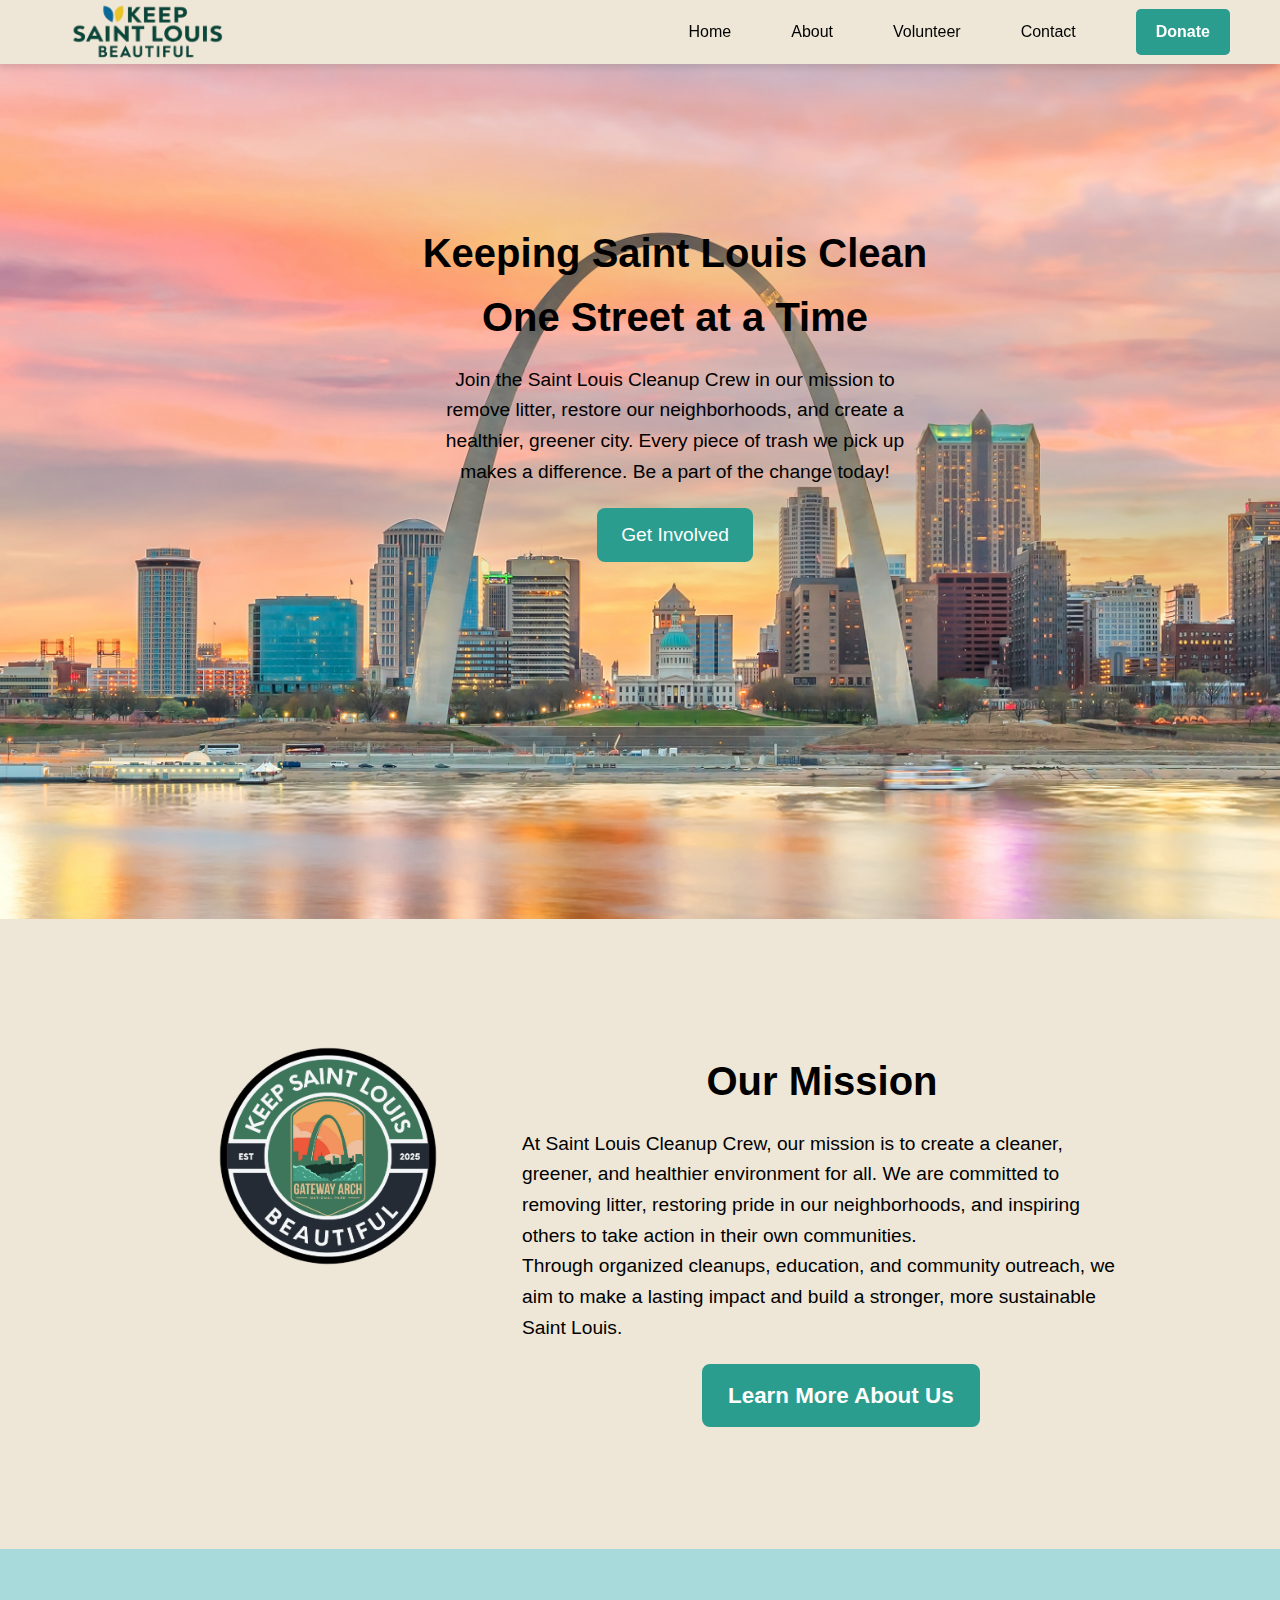
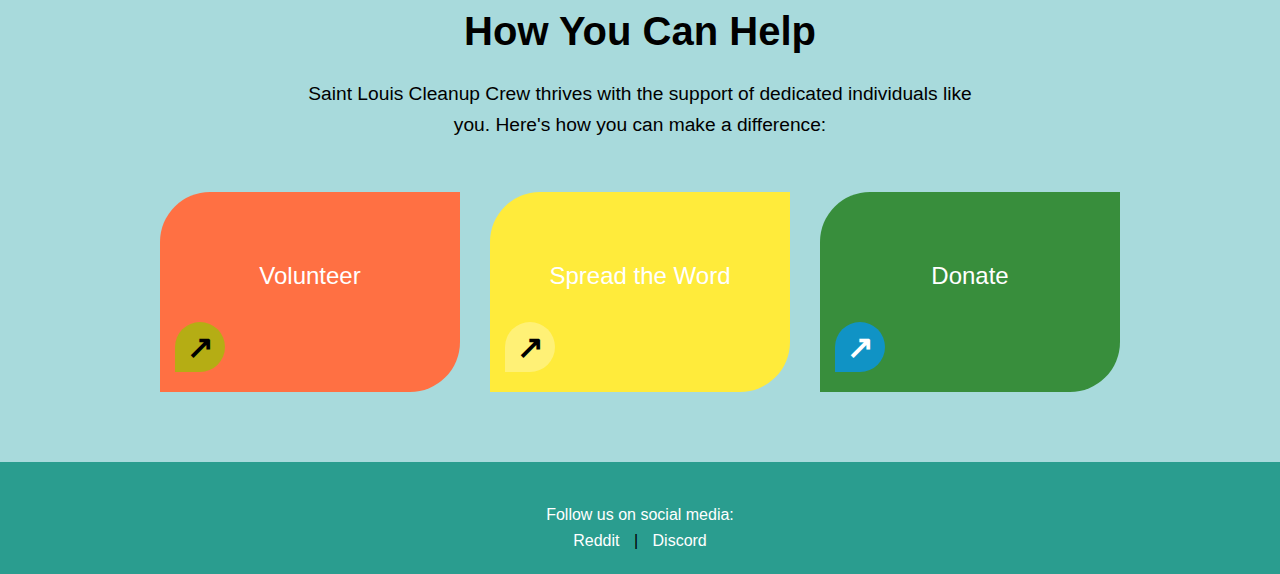
==== commit 47c58848: "updates" ====
--- a/index.html
+++ b/index.html
@@ -21,7 +21,6 @@
                 <li><a href="index.html">Home</a></li>
                 <li><a href="about.html">About</a></li>
                 <li><a href="volunteer.html">Volunteer</a></li>
-                <li><a href="Events.html">Events</a></li>
                 <li><a href="contact.html">Contact</a></li>
                 <li><a href="donate.html" class="donate-btn">Donate</a></li>
             </ul>
